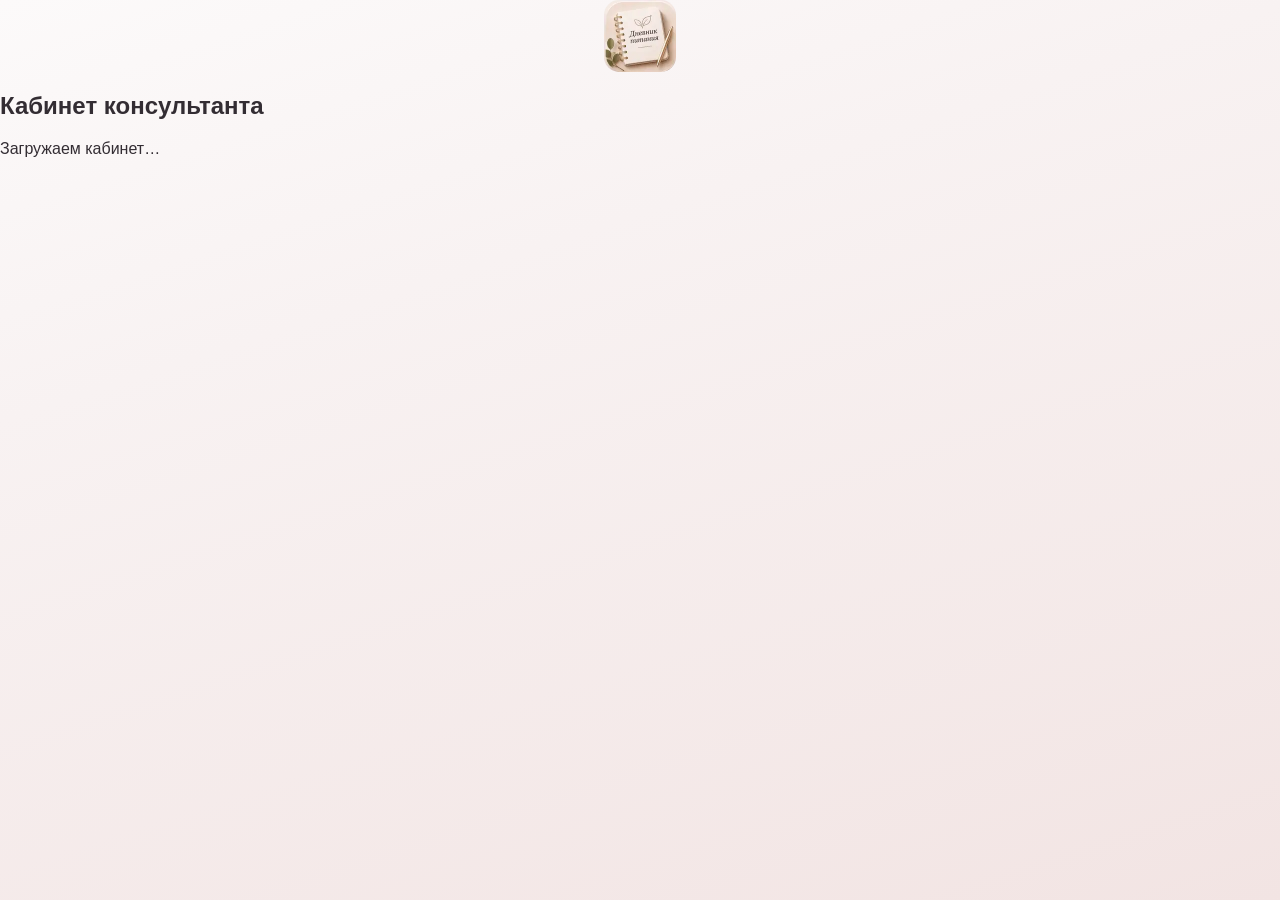
==== consultant/index.html @ 39d75d41 "Deploy show-password controls and client unlink action" ====
<!doctype html>
<html lang="ru">
<head>
 <meta charset="UTF-8"/>
 <meta name="viewport" content="width=device-width, initial-scale=1, viewport-fit=cover"/>
 <meta name="theme-color" content="#F2E4E3"/>
 <meta name="description" content="Кабинет консультанта: дневники клиентов и обратная связь по питанию."/>
 <meta name="apple-mobile-web-app-title" content="Консультант"/>
 <meta name="apple-mobile-web-app-capable" content="yes"/>
 <title>Кабинет консультанта · Дневник питания</title>
 <link rel="manifest" href="./manifest.webmanifest"/>
 <link rel="icon" href="../diary-icon.webp" type="image/webp"/>
 <link rel="apple-touch-icon" href="../diary-icon.webp"/>
 <link rel="stylesheet" href="../simple-diary.css?v=20261114-clientremove6"/>
 <style>
  body[data-app="coach"] .switch{display:none}
  body[data-app="coach"] .coach-panel{margin-top:12px}
 .signed-in-email{font-size:15px!important;font-weight:740;color:#153e57!important;overflow-wrap:anywhere;margin:10px 0 16px!important;padding:12px 13px;background:#F3F7F8;border:1px solid #DCE7EB;border-radius:7px}.client-link{margin-top:19px!important;text-align:center}</style>
</head>
<body data-app="coach">
  <div id="app"><div class="loading-screen"><img src="../diary-icon.webp" alt="Дневник питания" class="app-logo" width="72" height="72"><h2>Кабинет консультанта</h2><p>Загружаем кабинет…</p></div></div>
  <div id="toast" class="toast" aria-live="polite" role="status"></div>
  <script type="module" src="../simple-diary.js?v=20261114-clientremove6"></script>
</body>
</html>
---- simple-diary.css ----
:root{
  --ink:#3F2A3B;
  --navy:#0B4461;
  --powder:#F2E4E3;
  --blue:#C3D7DF;
  --coral:#FE8572;
  --mauve:#C292A0;
  --muted:#8A7D89;
  --line:#EBDEE2;
  --paper:#FFFFFF;
  font-family:-apple-system,BlinkMacSystemFont,"Segoe UI",Arial,sans-serif;
  color:var(--ink);
  font-synthesis:none;
  -webkit-font-smoothing:antialiased;
}
*{box-sizing:border-box}
html{color-scheme:light;-webkit-text-size-adjust:100%}
body{margin:0;min-height:100vh;background:var(--powder);color:var(--ink)}
button,input,select,textarea{font:inherit}
button{cursor:pointer}
button:disabled{opacity:.5;cursor:default}
button:focus-visible,input:focus-visible,select:focus-visible,textarea:focus-visible{outline:3px solid #729CAA;outline-offset:2px}
.container{max-width:706px;margin:auto;padding:0 15px calc(112px + env(safe-area-inset-bottom))}
.top{display:flex;justify-content:space-between;align-items:center;gap:12px;padding:21px 1px 16px}
.brand{display:flex;align-items:center;gap:10px;min-width:0}
.brand strong,.brand small{display:block}
.brand strong{font-weight:780;letter-spacing:-.35px;font-size:17px}
.brand small{margin-top:3px;font-size:11px;color:var(--muted)}
.logo-mini,.logo{background:var(--navy);color:#fff;display:grid;place-items:center;border-radius:13px;flex:none}
.logo-mini{height:42px;width:42px;font-size:25px}
.quiet{border:0;background:none;color:var(--navy);font-size:12px;font-weight:750;padding:9px 5px}
.switch{display:flex;align-items:center;gap:4px;background:#E9D7DB;border-radius:14px;padding:5px;margin-bottom:21px}
.switch button{flex:1;background:transparent;border:0;color:#725D6C;font-size:13px;font-weight:730;padding:12px 8px;border-radius:10px}
.switch button.selected{background:#fff;color:var(--navy);box-shadow:0 3px 9px #4B2B3B12}
.page-heading{display:flex;justify-content:space-between;align-items:start;gap:10px;margin-bottom:16px}
.page-heading h1,.intro h1{margin:3px 0 5px;font-size:clamp(22px,5vw,28px);line-height:1.16;letter-spacing:-.7px}
.page-heading p,.intro p{margin:0;font-size:13px;line-height:1.45;color:var(--muted)}
.eyebrow{font-size:10px;color:var(--mauve);letter-spacing:1.3px;font-weight:840}
.state{flex:none;display:block;text-align:center;border-radius:999px;font-size:10px;font-weight:750;padding:8px 9px;line-height:1.2}
.state.empty{background:#EAE7E8;color:#857781}
.state.waiting{background:#FFE5D9;color:#AD533F}
.state.done{background:#DCF3E5;color:#286F47}
.date-bar{display:flex;justify-content:center;align-items:center;gap:10px;margin-bottom:16px}
.date-bar>button{width:43px;height:42px;border-radius:13px;background:#FFF;border:1px solid #E9D7DE;color:var(--navy);font-size:26px}
.date-bar label{display:flex;flex-direction:column;gap:2px;align-items:center}
.date-bar label span{font-size:10px;color:var(--muted)}
.date-bar input{width:166px;max-width:100%;border:1px solid #EBDCE1;background:#fff;color:var(--navy);font-size:13px;font-weight:700;padding:9px 10px;border-radius:11px}
.indicators{display:grid;grid-template-columns:repeat(2,minmax(0,1fr));gap:11px;margin-bottom:14px}
.indicator{background:#FFF;border:1px solid var(--line);border-radius:18px;padding:14px 12px;min-width:0;box-shadow:0 4px 13px #3F2A3B0A}
.indicator-title{display:flex;justify-content:space-between;gap:3px;font-size:12px;font-weight:780}
.indicator-title span{color:var(--navy)}
.graphic{display:flex;align-items:center;justify-content:center;gap:4px;min-height:126px}
.graphic svg{display:block;width:min(48%,110px);height:116px;flex:none}
.graphic>div{min-width:0;max-width:54%;display:flex;flex-direction:column;gap:4px}
.graphic b{font-size:clamp(13px,3.3vw,18px);white-space:nowrap;color:var(--navy)}
.graphic small{font-size:10px;color:#827481;line-height:1.28}
.water-buttons{display:flex;gap:4px;margin-bottom:7px}
.water-buttons button{flex:1;border:0;border-radius:9px;background:var(--blue);color:var(--navy);font-size:11px;font-weight:800;padding:10px 2px}
.water-form{display:flex;gap:5px;min-width:0}
.water-form input{width:58%;min-width:0;border:1px solid #E5DCE0;background:#FAFBFC;border-radius:9px;font-size:12px;color:var(--navy);padding:9px 6px}
.secondary{border:1px solid #C9D8DF;border-radius:9px;background:#E7F1F5;color:var(--navy);font-weight:750;font-size:11px;padding:10px 8px}
.water-form .secondary{flex:1;min-width:0;padding:8px 2px}
.explain{font-size:10px;color:#9B8B95;margin:9px 0 0;line-height:1.3}
.hint{padding:12px;background:#E1EBF0;border:1px solid #D3E1E9;color:#476576;font-size:12px;border-radius:12px;margin-bottom:17px;line-height:1.45}
.hint button{border:0;background:none;font-size:12px;color:var(--navy);font-weight:780;text-decoration:underline;padding:0 1px}
.meal-section{margin:22px 0}
.section-title{display:flex;justify-content:space-between;align-items:center;gap:10px;margin-bottom:13px}
.section-title h2{margin:0;font-size:19px;letter-spacing:-.45px}
.section-title p{margin:4px 0 0;font-size:11px;color:#9A8793}
.section-title>span{font-weight:750;color:var(--navy);font-size:12px}
.primary{background:var(--navy);border:1px solid var(--navy);color:#fff;border-radius:11px;padding:12px 15px;font-size:13px;font-weight:800;box-shadow:none}
.primary:hover{background:#08354B}
.primary.compact{font-size:11px;padding:10px 11px;white-space:nowrap}
.full{width:100%;display:block}
.meal-slot{border-radius:16px;background:#FFF;border:1px solid var(--line);margin:9px 0;padding:12px 13px;box-shadow:0 2px 8px #492E3A06}
.slot-header{display:flex;gap:9px;align-items:center}
.slot-number{font-size:11px;font-weight:850;color:var(--mauve)}
.slot-emoji{width:32px;height:32px;border-radius:10px;background:var(--powder);display:grid;place-items:center;font-size:18px}
.slot-header strong{flex:1;font-size:14px;min-width:0}
.count{font-size:11px;color:var(--muted)}
.plus{background:var(--blue);color:var(--navy);border:0;border-radius:10px;width:34px;height:34px;font-size:24px;line-height:1;flex:none}
.slot-empty{color:#A08F9A;font-size:11px;margin:8px 0 2px 59px}
.food-row{display:flex;align-items:center;gap:9px;border-top:1px solid #F1E9ED;margin-top:10px;padding-top:10px}
.food-row img,.photo-none{width:67px;height:67px;border-radius:11px;background:#E5EAF0;object-fit:cover;flex:none}
.photo-none{display:grid;place-items:center;font-size:10px;color:#857885;text-align:center;padding:3px}
.food-body{flex:1;min-width:0;display:flex;flex-direction:column;gap:4px}
.food-body small{font-size:10px;color:var(--muted)}
.food-body strong{font-size:13px;line-height:1.3;overflow-wrap:anywhere}
.food-body span{font-size:11px;color:#6A8B9C}
.delete-meal,.close{width:30px;height:30px;border:0;background:#F8EFF1;color:#AB7986;border-radius:9px;font-size:21px;flex:none}
.review-label{display:flex;flex-direction:column;gap:5px;padding:10px 12px;border-radius:11px;margin:9px 0 0;font-size:11px}
.review-label.good{background:#E0F5E7;color:#247449}
.review-label.improve{background:#FFE8D9;color:#A65728}
.review-label.attention{background:#FCE1E3;color:#A52939}
.review-label p{margin:0;font-size:12px;line-height:1.5}
.add-photo{margin:17px 0 0}
.new-entry{scroll-margin-top:15px;background:#FFF;border:2px solid var(--blue);border-radius:18px;padding:18px;margin-top:14px}
.new-entry .section-title{margin:0 0 9px}
.new-entry form{margin:0}
.photo-preview img{width:100%;max-height:250px;object-fit:contain;display:block;border-radius:11px;margin:10px 0}
.field{display:block;margin:0 0 13px;min-width:0}
.field>span{display:block;font-size:12px;font-weight:740;color:#655462;margin-bottom:7px}
.field input,.field select,.field textarea{background:#FCFAFB;border:1px solid #E4D7DE;color:var(--ink);width:100%;min-width:0;border-radius:11px;padding:12px;font-size:14px;outline-color:#729CAA}
.field textarea{resize:vertical}
.field input[type=file]{font-size:12px;padding:9px}
.field input::placeholder,.field textarea::placeholder{color:#AB9DA6}
.two{display:grid;grid-template-columns:repeat(2,minmax(0,1fr));gap:12px}
.card{background:#fff;border:1px solid var(--line);border-radius:18px;padding:18px;margin:14px 0;box-shadow:0 3px 13px #43293708}
.card h2{font-size:18px;margin:0 0 13px}
.card h3{font-size:15px}
.card p{line-height:1.5}
.note{font-size:12px;color:#776872;margin-bottom:0}
.summary-list>div{display:flex;justify-content:space-between;border-bottom:1px solid #EEE5E9;padding:10px 0;font-size:13px}
.summary-list span{color:#766875}
.summary-list b{color:var(--navy)}
.rating-row{display:flex;gap:6px;flex-wrap:wrap;margin:12px 0}
.rating-row label{display:inline-flex;align-items:center;gap:5px;border-radius:10px;padding:8px 9px;font-size:11px;font-weight:800;cursor:pointer}
.rating-row label.good{background:#DEF3E7;color:#287749}
.rating-row label.improve{background:#FFEAD9;color:#A45C2C}
.rating-row label.attention{background:#FFE1E4;color:#B33443}
.rating-row input{accent-color:var(--navy)}
.mealReviewForm{padding:12px 10px;background:#FAF7F8;border-radius:10px;margin-top:10px}
.mealReviewForm>input{display:block;width:100%;background:#fff;border:1px solid var(--line);padding:10px;border-radius:9px;font-size:12px;margin-bottom:9px}
.mealReviewForm .rating-row{margin:0 0 9px}
.mealReviewForm .secondary{padding:9px 10px}
.coach-panel{background:#FFF;border:1px solid var(--line);border-radius:17px;padding:15px;margin-bottom:18px}
.coach-panel .section-title{margin-bottom:8px}
.coach-panel .section-title h2{font-size:16px}
.clients-scroll{display:flex;gap:7px;overflow-x:auto;padding:5px 0 12px}
.clients-scroll button{border:0;padding:10px 11px;border-radius:10px;background:var(--powder);color:#695767;white-space:nowrap;font-size:12px;font-weight:720}
.clients-scroll button.chosen{background:var(--navy);color:#fff}
.coach-panel details{font-size:12px;color:var(--muted)}
.coach-panel summary{color:var(--navy);font-weight:740;cursor:pointer;padding:3px}
.copy-code{font-family:ui-monospace,SFMono-Regular,monospace;font-size:11px;padding:11px;margin:8px 0;overflow-wrap:anywhere;background:#F1F5F7;border:1px dashed #B5CCD9;border-radius:9px;color:#385D71}
.subtle{font-size:12px;color:var(--muted);line-height:1.55}
.intro{margin:4px 0 18px}
.weight-stats{display:grid;grid-template-columns:repeat(3,minmax(0,1fr));gap:7px}
.weight-stats>div{border-radius:12px;background:var(--blue);padding:13px 9px;min-width:0}
.weight-stats small{font-size:10px;color:#647A87;display:block}
.weight-stats b{font-size:clamp(12px,3.7vw,18px);color:var(--navy);display:block;margin-top:6px}
.target-progress{margin-top:19px}
.target-progress>div:first-child{display:flex;justify-content:space-between;font-size:12px}
.target-progress small{font-size:11px;color:var(--muted)}
.progress{height:12px;overflow:hidden;border-radius:10px;background:#D5E5ED;margin:10px 0}
.progress span{height:100%;display:block;border-radius:10px;background:var(--navy)}
.weight-chart{margin:22px 0}
.weight-chart svg{max-height:200px}
.chart-dates{display:flex;justify-content:space-between;font-size:10px;color:var(--muted)}
.connected{display:flex;justify-content:space-between;align-items:center;font-size:13px;border-top:1px solid var(--line);padding:10px 0}
.connected button{border:0;background:none;color:var(--navy);font-weight:700;font-size:11px}
.bottom-nav{position:fixed;z-index:30;left:0;bottom:0;width:100%;display:grid;grid-template-columns:repeat(3,1fr);gap:8px;padding:8px max(13px,calc((100vw - 700px)/2)) calc(8px + env(safe-area-inset-bottom));background:#FFFEFFF7;box-shadow:0 -4px 18px #3F2A3B18;border-top:1px solid #F0E4E9}
.bottom-nav button{border:0;border-radius:12px;padding:7px 6px 6px;background:none;color:#9A8493;display:flex;flex-direction:column;align-items:center;gap:3px;font-size:11px;font-weight:780}
.bottom-nav button span{font-size:23px;line-height:1.1}
.bottom-nav button.selected{background:#E4EFF4;color:var(--navy)}
.toast{position:fixed;z-index:90;left:50%;bottom:105px;transform:translate(-50%,30px);opacity:0;pointer-events:none;border-radius:12px;background:var(--navy);color:#FFF;padding:13px 16px;font-size:12px;max-width:min(94vw,420px);width:max-content;transition:.2s;box-shadow:0 7px 20px #1A314866}
.toast.show{opacity:1;transform:translate(-50%,0)}
.auth-screen{min-height:100dvh;display:grid;place-items:center;padding:20px;background:radial-gradient(circle at 0 0,#EED1D4,transparent 48%),var(--powder)}
.auth-card{max-width:435px;width:100%;background:#FFF;border:1px solid var(--line);border-radius:22px;padding:28px 24px;box-shadow:0 15px 45px #4D314021}
.auth-card .logo{height:55px;width:55px;font-size:34px}
.auth-card h1{font-size:27px;letter-spacing:-.8px;margin:15px 0 8px}
.auth-card h2{font-size:18px;margin:23px 0 12px}
.auth-card p{font-size:13px;color:var(--muted);line-height:1.55;margin:0 0 13px}
.auth-links{display:flex;gap:10px;justify-content:space-between;margin-top:15px}
.auth-links button{border:0;background:none;color:var(--navy);font-weight:740;font-size:12px;padding:6px 0}
@media(max-width:450px){
  .container{padding-left:12px;padding-right:12px}
  .indicators{gap:8px}
  .indicator{padding:12px 9px}
  .graphic svg{width:min(45%,92px);height:103px}
  .graphic{min-height:114px}
  .graphic b{font-size:13px}
  .graphic small{font-size:9.5px}
  .water-buttons button{font-size:10px}
  .water-form .secondary{font-size:10px}
  .section-title .compact{font-size:10px}
  .two{gap:9px}
}
@media(max-width:355px){
  .graphic{flex-direction:column;gap:0}
  .graphic svg{width:77px;height:78px}
  .graphic>div{max-width:100%;text-align:center}
  .slot-number{display:none}
  .slot-empty{margin-left:40px}
}
@media(prefers-reduced-motion:reduce){.toast{transition:none}}

/* Premium editorial redesign: no pictograms or cartoon-like tiles */
:root {
  --ink:#332d33;
  --navy:#153e57;
  --powder:#F2E4E3;
  --blue:#C3D7DF;
  --muted:#807780;
  --line:#e8dfe2;
  --paper:#fffefe;
}
html{scroll-behavior:smooth}
body{
  background:#F2E4E3;
  background-image:linear-gradient(162deg,#fcfafa 0%,#f8f2f2 32%,#F2E4E3 100%);
  background-attachment:fixed;
  color:var(--ink);
}
.container{max-width:670px;padding:0 23px calc(110px + env(safe-area-inset-bottom))}
.top{padding:27px 0 24px;border-bottom:1px solid #E4D9DD;margin-bottom:13px}
.brand{gap:13px}
.brand strong{
  font-family:Georgia,"Times New Roman",serif;
  font-size:22px;
  font-weight:500;
  line-height:1.12;
  letter-spacing:-.7px;
  color:#36313a;
}
.brand small{margin-top:7px;font-size:9px;letter-spacing:2px;font-weight:680;color:#8E8089}
.logo-mini,.auth-card .logo{
  background:transparent;color:var(--navy);border:1px solid #9BB3C0;
  border-radius:4px;font-family:Georgia,"Times New Roman",serif;
  font-size:25px;font-weight:400;box-shadow:none;
}
.logo-mini{width:37px;height:42px}
.quiet{font-size:11px;color:#756b76;font-weight:600;letter-spacing:.1px}
.switch{
  display:flex;align-items:stretch;justify-content:flex-start;
  background:transparent;border:0;border-radius:0;box-shadow:none;
  padding:0;margin:0 0 30px;gap:31px;
}
.switch button{
  background:none;border:0;border-bottom:2px solid transparent;
  border-radius:0;flex:0 1 auto;padding:13px 1px 12px;
  text-align:left;font-size:12px;font-weight:620;color:#948995;
  letter-spacing:.05px;
}
.switch button.selected{background:none;box-shadow:none;border-color:var(--navy);color:var(--navy)}
.page-heading{align-items:center;margin-bottom:21px;gap:15px}
.page-heading h1,.intro h1{
  font-family:Georgia,"Times New Roman",serif;
  font-weight:400;
  font-size:clamp(28px,6vw,38px);
  letter-spacing:-1.1px;
  line-height:1.15;margin:7px 0 8px;
}
.page-heading p,.intro p{font-size:12px;letter-spacing:.12px;color:#827a83}
.eyebrow{
  font-size:9px;letter-spacing:2.2px;font-weight:740;
  text-transform:uppercase;color:#a18695;
}
.state{
  color:#827780;background:transparent!important;
  border:1px solid #DCCFD3;letter-spacing:.15px;
  border-radius:100px;font-weight:620;font-size:10px;padding:9px 12px
}
.state.done{color:#337253;border-color:#B6D0C0}
.state.waiting{color:#A7654D;border-color:#DEC6BD}
.date-bar{
  display:grid;grid-template-columns:44px minmax(0,1fr) 44px;gap:0;
  align-items:stretch;margin:0 0 16px;
  background:#fffdfd;border:1px solid #E6DDE0;border-radius:10px;
  overflow:hidden;
}
.date-bar>button{
  width:44px;height:auto;min-height:58px;
  background:transparent;border:0;border-radius:0;
  color:#537487;font-weight:300;font-size:23px;
}
.date-bar>button:first-child{border-right:1px solid #F0E9EC}
.date-bar>button:last-child{border-left:1px solid #F0E9EC}
.date-bar label{width:100%;min-width:0;display:flex;justify-content:center;gap:1px;padding:7px 3px}
.date-bar label span{font-size:9px;letter-spacing:1px;text-transform:uppercase}
.date-bar input{
  text-align:center;width:100%;max-width:100%;min-width:0;
  border:0;background:transparent;outline-offset:-3px;
  font-size:14px;font-weight:690;color:var(--navy);
  padding:2px 6px;border-radius:0;
}
.indicators{
  display:grid;grid-template-columns:repeat(2,minmax(0,1fr));
  gap:0;border-radius:13px;overflow:hidden;
  background:#fffefe;border:1px solid #E9E0E2;
  box-shadow:0 10px 28px #402F3910;margin:0 0 24px;
}
.indicator{
  background:transparent;box-shadow:none;border:0;
  padding:20px 15px 17px;border-radius:0;min-width:0;
}
.indicator:first-child{border-right:1px solid #EEE6E8}
.indicator-title{font-size:11px;letter-spacing:1.15px;align-items:center;color:#54515A}
.indicator-title strong{
  display:inline-flex;align-items:center;gap:6px;
  text-transform:uppercase;font-weight:700;white-space:nowrap;
}
.ui-icon{display:inline-block;width:20px;height:20px;flex:none;vertical-align:middle}
.indicator-title .ui-icon{width:15px;height:15px;color:#729CAA}
.indicator-title span{font-size:11px;letter-spacing:0;color:#658697;font-weight:680}
.graphic{gap:5px;min-height:130px}
.graphic svg{max-height:112px;max-width:95px;width:min(46%,95px)}
.graphic b{
  font-family:Georgia,"Times New Roman",serif;font-weight:400;
  font-size:clamp(17px,3.5vw,24px);letter-spacing:-.7px;
  color:#343843;
}
.graphic small{color:#8C8490;font-size:10px;line-height:1.4}
.water-buttons{gap:5px;margin:3px 0 7px}
.water-buttons button{
  border:1px solid #DDE7EB;background:#F7FAFB;
  border-radius:6px;color:#50728A;
  font-size:11px;font-weight:680;padding:10px 2px;box-shadow:none;
}
.water-buttons button:active{background:#e8f2f6}
.water-form{gap:6px}
.water-form input,.water-form .secondary{
  border-radius:6px;background:transparent;border:1px solid #E8E0E2;
  min-height:35px;color:#51525B;
}
.water-form input{padding-left:9px;font-size:12px}
.water-form .secondary{font-size:10px;font-weight:740;border-color:#CCD9E0;color:var(--navy)}
.explain{color:#A1959C;line-height:1.4;margin:6px 0 0;font-size:10px}
.hint{
  background:#F8F9F9;border:1px solid #DAE2E5;border-radius:9px;
  font-size:12px;padding:14px 17px;color:#687B86;margin:0 0 25px;
}
.hint button{font-weight:690;font-size:12px;color:#284C62}
.meal-section{
  background:#FFFEFE;border:1px solid #E9E0E2;border-radius:14px;
  padding:24px 22px 13px;margin:28px 0 22px;
  box-shadow:0 10px 28px #402F390B;
}
.section-title{gap:12px;margin:0 0 14px}
.section-title h2,.card h2,.intro h1{
  font-family:Georgia,"Times New Roman",serif;font-weight:400;
  letter-spacing:-.5px;
}
.section-title h2{font-size:26px}
.section-title p{margin:5px 0 0;color:#938893;font-size:11px;letter-spacing:.1px}
.primary{
  background:var(--navy);border:1px solid var(--navy);
  border-radius:7px;font-weight:720;font-size:12px;
  letter-spacing:.1px;padding:12px 16px;
}
.primary:hover{background:#0e344b}
.primary.compact{
  display:inline-flex;gap:8px;align-items:center;
  font-weight:680;font-size:11px;white-space:nowrap;
  padding:11px 13px;line-height:1.2;
}
.primary.compact .ui-icon{width:16px;height:16px;stroke-width:1.6}
.meal-slot{
  border:0;border-top:1px solid #EBE6E8;
  box-shadow:none;border-radius:0;background:transparent;
  margin:0;padding:19px 0 20px;
}
.slot-header{gap:15px}
.slot-number{
  width:27px;flex:none;font-size:13px;font-weight:520;
  color:#A694A0;font-family:Georgia,"Times New Roman",serif;
}
.slot-header strong{font-size:14px;font-weight:640;letter-spacing:.05px;color:#3B3840}
.slot-empty{font-size:11px;color:#A397A1;margin:6px 0 0 42px}
.count{font-size:10px;color:#9B9099}
.plus{
  background:none;border:1px solid #B5C7D0;
  width:33px;height:33px;display:grid;place-items:center;
  border-radius:50%;color:var(--navy);font-size:18px;
}
.plus .ui-icon{height:16px;width:16px}
.plus:hover{background:#EFF6F8}
.food-row{border-top:1px solid #F1ECED;margin-top:14px;padding-top:14px}
.food-row img,.photo-none{width:65px;height:65px;border-radius:6px}
.food-body small{font-size:10px}
.food-body strong{font-weight:650}
.food-body span{color:#718797}
.delete-meal,.close{background:transparent;border:1px solid #E8DDE1;border-radius:6px}
.new-entry{
  margin:12px 0 8px;padding:22px;
  border:1px solid #DAE3E6;background:#FAFAFA;border-radius:10px;
}
.new-entry .section-title h2{font-size:22px}
.field>span{font-size:11px;letter-spacing:.2px;color:#716773;font-weight:680}
.field input,.field select,.field textarea{
  background:#fff;border:1px solid #E6DEE0;border-radius:7px;
  min-height:43px;padding:11px 12px;font-size:13px;color:var(--ink)
}
.field input:focus,.field textarea:focus{border-color:#8DABB9}
.card{
  background:#FFFEFE;border:1px solid #E9E0E2;box-shadow:0 6px 20px #412F380A;
  border-radius:14px;padding:24px 23px;margin:0 0 18px;
}
.card .section-title{margin-bottom:17px}
.card h2{font-size:25px}
.card h3{font-weight:540}
.card .primary.full{margin-top:10px}
.summary-list>div{border-color:#EEE7E9}
.summary-list span{color:#91828A}
.summary-list b{font-weight:660}
.review-label{border-radius:7px}
.rating-row label{border-radius:7px}
.coach-panel{
  background:#fffefe;border:1px solid #E9E0E2;border-radius:12px;
  box-shadow:0 6px 20px #42323A09;padding:22px;margin:0 0 18px;
}
.coach-panel .section-title h2{font-size:21px}
.coach-panel details{margin:14px 0 0;padding:14px 0 0;border-top:1px solid #F1EBED}
.coach-panel summary{font-size:12px;font-weight:640}
.clients-scroll button{border-radius:6px}
.clients-scroll button.chosen{background:var(--navy)}
.intro{margin:0 0 21px}
.weight-stats>div{background:#F2F5F6;border:1px solid #E5ECEF;border-radius:7px}
.weight-stats small{color:#7D8D95}
.weight-stats b{font-family:Georgia,serif;font-weight:400;font-size:19px}
.progress{border-radius:3px;height:7px;background:#e8eff1}
.progress span{border-radius:3px}
.bottom-nav{
  max-height:100px;
  grid-template-columns:repeat(3,1fr);
  border-top:1px solid #EBE6E8;box-shadow:0 -4px 22px #3f2a3b0b;
  padding:8px max(16px,calc((100vw - 670px)/2)) calc(7px + env(safe-area-inset-bottom));
  gap:4px;background:#fffdfdf5;
  -webkit-backdrop-filter:blur(16px);backdrop-filter:blur(16px);
}
.bottom-nav button{
  border-radius:0;background:none!important;
  color:#9A929A;font-size:10px;font-weight:650;
  padding:7px 6px 6px;gap:5px;letter-spacing:.1px;
}
.bottom-nav button.selected{color:var(--navy)}
.bottom-nav .ui-icon{width:21px;height:21px;stroke-width:1.55}
.bottom-nav button.selected .ui-icon{stroke-width:1.95}
.auth-screen{
  background:linear-gradient(145deg,#FAF7F7,#F2E4E3);
}
.auth-card{
  border:1px solid #E6DCE0;border-radius:12px;
  background:#FFFEFE;box-shadow:0 24px 65px #593E4917;
  padding:35px 32px;
}
.auth-card .logo{width:47px;height:52px;font-size:31px}
.auth-card h1{
  font-family:Georgia,"Times New Roman",serif;
  font-size:32px;font-weight:400;
}
.auth-card h2{font-family:Georgia,serif;font-size:23px;font-weight:400}
.auth-card p{color:#877E86}
.toast{background:#263F51;border-radius:7px}
@media(max-width:470px){
  .container{padding-left:17px;padding-right:17px}
  .brand strong{font-size:21px}
  .top{padding-top:24px}
  .switch{margin-bottom:26px}
  .indicator{padding:18px 11px 16px}
  .indicator-title{font-size:10px;letter-spacing:.65px}
  .graphic{min-height:126px;gap:3px}
  .graphic svg{width:min(47%,85px)}
  .graphic b{font-size:17px}
  .water-buttons button{font-size:10px}
  .meal-section{padding:21px 17px 8px;margin-top:24px}
  .section-title h2{font-size:24px}
  .primary.compact{padding:10px;font-size:10px}
  .card{padding:22px 19px}
  .card .two{grid-template-columns:1fr;gap:0}
  .new-entry .two{grid-template-columns:1fr;gap:0}
  .field input[type=time]{max-width:100%;min-width:0}
}
@media(max-width:365px){
  .container{padding-left:12px;padding-right:12px}
  .indicators{grid-template-columns:1fr}
  .indicator:first-child{border-right:0;border-bottom:1px solid #EEE6E8}
  .graphic{flex-direction:row;gap:12px}
  .graphic>div{max-width:50%;text-align:left}
  .graphic svg{width:91px;height:115px}
  .water-buttons{gap:8px}
  .slot-number{display:block}
  .slot-empty{margin-left:42px}
}

.recovery-fallback{
  margin:16px 0 5px;padding:15px 0 0;
  border-top:1px solid #e8dfe2;
}
.recovery-fallback summary{
  cursor:pointer;font-size:13px;font-weight:680;color:#153e57;
  line-height:1.45;
}
.recovery-fallback p{font-size:12px;color:#756b76;line-height:1.55;margin:10px 0}
.recovery-fallback form{margin-top:14px}
.recovery-fallback textarea{font-size:12px!important;line-height:1.45;resize:vertical;overflow-wrap:anywhere}
.recovery-fallback .secret-hint{font-size:11px;color:#927c85}

/* Illustrated nutrition diary identity */
.logo-mini,.auth-card .logo{
  border:0!important;background:transparent!important;
  width:44px!important;height:44px!important;
  border-radius:11px!important;overflow:hidden;
  padding:0;box-shadow:none!important;
}
.auth-card .logo{width:68px!important;height:68px!important;border-radius:16px!important}
.app-logo{display:block;width:100%;height:100%;object-fit:cover;border-radius:inherit}
.brand .logo-mini{flex:none}
.loading-screen .app-logo{width:72px;height:72px;border-radius:15px;margin:auto}

/* Consultant inbox: restrained editorial layout; no extra cards or emoji */
body[data-app="coach"] .container{max-width:720px}
.inbox-page{padding-top:11px}
.inbox-heading{display:flex;justify-content:space-between;align-items:center;gap:14px;margin:0 0 23px}
.inbox-heading h1{font-family:Georgia,"Times New Roman",serif;font-size:38px;line-height:1.15;font-weight:400;letter-spacing:-.9px;margin:7px 0 5px;color:#332d33}
.inbox-heading p{margin:0;font-size:12px;color:#857a83}
.inbox-refresh{width:42px;height:42px;flex:none;display:grid;place-items:center;background:#fff;border:1px solid #e3dade;border-radius:50%;color:#153e57}
.inbox-refresh .ui-icon{width:20px;height:20px}
.inbox-stats{display:grid;grid-template-columns:1fr 1fr;background:#fff;border:1px solid #e8dfe2;border-radius:12px;overflow:hidden;box-shadow:0 7px 18px #332d3309;margin-bottom:21px}
.inbox-stats>div{padding:20px 21px;display:flex;flex-direction:column;gap:6px}
.inbox-stats>div+div{border-left:1px solid #ebe3e6}
.inbox-stats strong{font-size:31px;font-family:Georgia,"Times New Roman",serif;color:#153e57;font-weight:400;line-height:1}
.inbox-stats span{font-size:11px;color:#837883}
.inbox-filters{display:flex;gap:6px;align-items:center;overflow-x:auto;border-bottom:1px solid #e3d9de;padding:0 0 9px;margin-bottom:3px}
.inbox-filters button{border:1px solid transparent;border-radius:7px;padding:10px 10px;background:none;color:#80727e;display:inline-flex;gap:7px;align-items:center;white-space:nowrap;font-size:12px;font-weight:650}
.inbox-filters button.selected{color:#153e57;background:#eef4f6;border-color:#d8e4e9}
.inbox-filters span{font-size:10px;color:#827a83}
.inbox-filters button.selected span{color:#153e57}
.inbox-items{background:#fffefe;border:1px solid #e8dfe2;border-radius:13px;box-shadow:0 8px 22px #47313b0b;overflow:hidden}
.inbox-entry{width:100%;border:0;border-bottom:1px solid #eee8eb;background:transparent;text-align:left;display:flex;gap:12px;align-items:center;padding:20px 17px;color:#332d33}
.inbox-entry:last-child{border-bottom:0}
.inbox-entry:hover,.inbox-entry:focus-visible{background:#f8f7f8}
.inbox-entry-mark{width:9px;height:9px;flex:none;border-radius:50%;background:#b8bdc2;margin:0 3px}
.inbox-entry-mark.unreviewed{background:#d28d78}
.inbox-entry-mark.reviewed{background:#8db8a5}
.inbox-entry-copy{min-width:0;flex:1;display:flex;flex-direction:column;gap:5px}
.inbox-entry-copy strong{font-size:14px;font-weight:740;line-height:1.3}
.inbox-entry-copy>span{font-size:12px;color:#807681;line-height:1.4}
.inbox-entry-copy small{font-size:10px;color:#9a8995}
.inbox-entry-status{font-size:10px;color:#8b6b70;white-space:nowrap;display:flex;align-items:center;gap:6px}
.inbox-entry-status.done{color:#4b856b}
.inbox-entry-status .ui-icon{width:14px;height:14px;color:#9aa7ac}
.inbox-empty{display:flex;flex-direction:column;align-items:center;text-align:center;gap:9px;padding:49px 22px;color:#8d8189}
.inbox-empty .ui-icon{width:32px;height:32px;color:#96b1bf;margin-bottom:4px;stroke-width:1.3}
.inbox-empty h2{font-family:Georgia,"Times New Roman",serif;font-size:20px;font-weight:400;margin:0;color:#463b43}
.inbox-empty p{font-size:12px;line-height:1.55;margin:0;max-width:300px}
.inbox-footer{padding:19px 6px 16px}
.inbox-footer>p{font-size:11px;line-height:1.55;color:#988a93;margin:0 0 15px}
.inbox-connection{padding:12px 0;border-top:1px solid #e4dbe0}
.inbox-connection summary{color:#153e57;font-size:12px;font-weight:680;cursor:pointer;padding:4px}
.inbox-connection p{font-size:12px;color:#887983}
.inbox-connection .secondary{margin-top:4px}
.bottom-nav.coach-nav{grid-template-columns:repeat(4,minmax(0,1fr));gap:2px}
.coach-nav button{position:relative;font-size:10px;min-width:0}
.coach-nav .nav-count{display:inline-flex;position:absolute;top:0;left:calc(50% + 5px);min-width:16px;height:16px;padding:0 4px;align-items:center;justify-content:center;border-radius:8px;background:#d28d78;color:#fff!important;font-family:inherit;font-size:10px!important;line-height:16px;box-shadow:0 1px 3px #332d3326}
@media(max-width:420px){
  .inbox-heading h1{font-size:34px}
  .inbox-entry{padding:16px 12px;gap:8px}
  .inbox-entry-copy strong{font-size:13px}
  .inbox-entry-copy>span{font-size:11px}
  .inbox-entry-status{font-size:9px;gap:2px}
  .inbox-filters button{font-size:11px;padding:9px 8px}
  .inbox-stats>div{padding:19px 16px}
  .inbox-entry-status .ui-icon{width:12px;height:12px}
}

/* Consultant navigation and simple client progress list */
.coach-list-page{padding:12px 0 10px}
.coach-list-page>h1{font-family:Georgia,"Times New Roman",serif;font-size:37px;font-weight:400;letter-spacing:-1px;margin:9px 0 10px;line-height:1.12;color:#332d33}
.coach-list-page>.subtle{font-size:12px;line-height:1.5;color:#897d85;margin:0 0 22px;max-width:540px}
.simple-list{background:#fffefe;border:1px solid #e8dfe2;border-radius:13px;overflow:hidden;box-shadow:0 6px 20px #43293709}
.simple-client-row,.progress-client-row{display:flex;align-items:center;gap:15px;width:100%;text-align:left;background:transparent;color:#332d33;border:0;border-bottom:1px solid #eee7ea;padding:17px 20px;min-height:77px}
.simple-client-row:last-child,.progress-client-row:last-child{border-bottom:0}
.simple-client-row:hover,.progress-client-row:hover{background:#f9f7f8}
.simple-client-row:focus-visible,.progress-client-row:focus-visible{outline-offset:-3px}
.client-monogram{background:#ecf2f4;color:#153e57;border-radius:50%;font-family:Georgia,serif;display:grid;place-items:center;flex:none;width:39px;height:39px;font-size:22px}
.client-copy,.progress-client-copy,.progress-client-numbers{display:flex;flex-direction:column;gap:6px;min-width:0}
.client-copy,.progress-client-copy{flex:1}
.client-copy strong,.progress-client-copy strong{font-size:14px;font-weight:670;line-height:1.35;overflow-wrap:anywhere}
.client-copy small,.progress-client-copy small{font-size:11px;color:#988b95;line-height:1.4}
.simple-client-row>.ui-icon,.progress-client-row>.ui-icon{width:17px;height:17px;color:#9aabb2;flex:none}
.progress-client-row{gap:11px}
.progress-client-numbers{text-align:right;align-items:flex-end;flex:none}
.progress-client-numbers b{font-size:13px;font-weight:710;color:#153e57;white-space:nowrap}
.progress-client-numbers small{font-size:11px;color:#8f8990;white-space:nowrap}
.progress-client-numbers small.weight-lower{color:#327758;font-weight:720}
.progress-client-numbers small.weight-higher{color:#aa644d;font-weight:720}
.simple-list-empty{padding:50px 22px;text-align:center}
.simple-list-empty h2{font-family:Georgia,serif;font-size:22px;font-weight:400;color:#3e3440;margin:0 0 12px}
.simple-list-empty p{font-size:12px;color:#8a7b87;line-height:1.6;max-width:290px;margin:0 auto}
.consultant-profile .card{margin:0 0 16px}
.consultant-profile input:disabled{background:#f6f6f7;color:#817c83;opacity:1}
.consultant-profile .primary .ui-icon{width:16px;height:16px;margin-right:6px}
.consultant-profile .copy-code{margin:17px 0}
.coach-back{display:inline-flex;align-items:center;gap:8px;padding:5px 0;margin:2px 0 20px;border:0;background:none;color:#153e57;font-weight:710;font-size:12px}
.coach-back .ui-icon{transform:rotate(180deg);width:15px;height:15px}
.coach-nav button{font-size:10px!important;letter-spacing:0;white-space:nowrap}
@media(max-width:420px){
 .coach-list-page>h1{font-size:34px}
 .simple-client-row,.progress-client-row{padding:15px 13px;gap:10px}
 .progress-client-numbers b{font-size:12px}
 .progress-client-copy strong,.client-copy strong{font-size:13px}
 .progress-client-copy small{font-size:10px}
 .coach-nav button{font-size:9px!important}
}

/* Subtle, tappable developer credit in both client and consultant apps */
.developer-credit {
  display:flex;
  align-items:center;
  justify-content:center;
  flex-wrap:wrap;
  gap:5px 9px;
  padding:18px 12px 22px;
  margin-top:20px;
  border-top:1px solid #e4dbe0;
  color:#91848f;
  font-size:11px;
  line-height:1.65;
  text-align:center;
  letter-spacing:.1px;
}
.developer-credit strong{font-weight:700;color:#6f6372}
.developer-credit a{color:#153e57;font-weight:710;text-decoration:none;border-bottom:1px solid #9fb9c6;padding:2px 0;overflow-wrap:anywhere}
.developer-credit a:focus-visible,.developer-credit a:hover{border-bottom-color:#153e57;text-decoration:underline}
.auth-screen + .developer-credit{margin:-75px auto 0;position:relative;z-index:1;max-width:430px;border:0;padding:12px 18px 18px;background:transparent}
@media(max-width:375px){.developer-credit{font-size:10px;gap:3px 7px}}

/* Refresh client names when a profile was recently edited */
.clients-header{display:flex;align-items:center;justify-content:space-between;gap:12px;margin:8px 0 10px}
.clients-header h1{font-family:Georgia,"Times New Roman",serif;font-size:37px;font-weight:400;letter-spacing:-1px;margin:0;line-height:1.12;color:#332d33}
.clients-header .inbox-refresh{height:40px;width:40px}
@media(max-width:420px){.clients-header h1{font-size:34px}}

/* Responsive, app-like touch navigation on iPhone and Android */
.bottom-nav button{
  touch-action:manipulation;
  -webkit-tap-highlight-color:transparent;
  min-height:61px;
  transition:color 100ms ease,background-color 100ms ease;
  user-select:none;
  -webkit-user-select:none;
}
.bottom-nav button:active{color:#153e57;background:#eef4f6!important}
.bottom-nav button.selected{color:#153e57}
@media (max-width:420px){.bottom-nav button{min-height:60px}}

/* Explicit diary delivery and private consultant requests */
.state.draft{color:#6c6570;background:#faf7f8!important;border-color:#e1d8de}
.send-diary-card{margin-top:17px;margin-bottom:18px}
.send-diary-card h2{font-family:Georgia,"Times New Roman",serif;font-size:25px;font-weight:400;margin:0 0 11px}
.send-diary-card .primary .ui-icon{width:16px;height:16px;vertical-align:middle;margin-right:5px}
.send-diary-card .subtle{margin:8px 0 15px}
.sent-success{display:flex;align-items:center;gap:9px;font-size:13px;font-weight:700;color:#31775f;line-height:1.45;margin:13px 0}
.sent-success .ui-icon{width:18px;height:18px;flex:none}
.auto-note{font-size:11px;line-height:1.6;color:#9c8d96;margin:13px 0 1px}
.request-banner{display:flex;align-items:center;gap:12px;padding:15px 16px;margin:0 0 18px;background:#edf4f7;border:1px solid #cfdee6;border-radius:10px;color:#27475d}
.request-banner>.ui-icon{width:22px;height:22px;flex:none}
.request-banner>div{min-width:0;flex:1}
.request-banner b{font-size:12px;line-height:1.45;display:block;font-weight:730}
.request-banner p{font-size:11px;line-height:1.45;margin:5px 0 0;color:#647c8b}
.request-banner button{white-space:nowrap;flex:none}
.client-detail{padding-top:13px}
.client-detail>h1{font-family:Georgia,"Times New Roman",serif;font-size:34px;font-weight:400;margin:9px 0 20px;letter-spacing:-.6px}
.client-contact{padding:25px 22px}
.client-facts{display:grid;grid-template-columns:1fr 1fr;gap:13px;padding-bottom:19px;border-bottom:1px solid #e9dfe4}
.client-facts>div{display:flex;flex-direction:column;gap:7px;min-width:0}
.client-facts small{font-size:11px;color:#988994}
.client-facts b{font-size:14px;font-weight:730;color:#153e57;line-height:1.3}
.request-diary-area{padding-top:20px}
.request-diary-area h2{font-family:Georgia,"Times New Roman",serif;font-size:23px;font-weight:400;letter-spacing:-.25px;margin:0 0 12px}
.request-diary-area .subtle{margin-bottom:16px}
.request-diary-area .primary .ui-icon{width:17px;height:17px;vertical-align:middle;margin-right:5px}
.request-diary-area .primary:disabled{background:#dbe4e8;border-color:#dbe4e8;color:#5e7886;opacity:1}
@media(max-width:435px){
 .request-banner{flex-wrap:wrap;gap:10px}
 .request-banner button{margin-left:30px}
 .client-detail>h1{font-size:31px}
 .client-contact{padding:20px 18px}
}

/* Opt-in Web Push configuration on the client and consultant profiles */
.push-settings{margin-top:18px;margin-bottom:19px}
.push-settings h2{font-family:Georgia,"Times New Roman",serif;font-size:24px;line-height:1.2;font-weight:400;margin:0 0 10px}
.push-settings .subtle{font-size:12px;line-height:1.55;color:#827782;margin:0 0 15px}
.push-settings .primary{display:inline-flex;align-items:center;justify-content:center;gap:9px}
.push-settings .primary .ui-icon{width:17px;height:17px}
.push-settings .push-hint{font-size:11px;line-height:1.6;color:#8c8089;margin:13px 0 0}
.push-settings .push-active{font-size:12px;color:#38765e;margin:13px 0 0;font-weight:640}

/* Inbox entry: show responsive loading state while the submitted diary opens */
.received-diary-loading{padding:24px 22px;min-height:110px;display:flex;align-items:center;color:#857c85}
.received-diary-loading p{font-size:13px;margin:0}

/* Registration and personal consultant invitation code */
.coach-invite-code{font-variant-numeric:tabular-nums;letter-spacing:2.5px;font-size:clamp(20px,5.2vw,29px);font-weight:760;color:#153e57;text-align:center;padding:19px 12px;background:#f2f7f9;border:1px solid #dce7eb;border-radius:9px;user-select:all;overflow-wrap:anywhere}
.auth-success-note{background:#f0f5f3;color:#2c6854!important;border:1px solid #cde0d6;border-radius:8px;padding:13px 14px;font-size:12px!important;line-height:1.55;margin:14px 0!important}
.auth-screen .secondary.full{margin-top:14px;width:100%;border-radius:7px;font-size:13px;min-height:44px}


/* Password visibility toggle: always accessible and not a form submit */
.password-field>.password-label{
  display:block;
  font-size:12px;
  font-weight:740;
  color:#655462;
  margin-bottom:7px;
}
.password-control{position:relative;display:flex;align-items:center;min-width:0}
.password-control>input{width:100%;padding-right:116px!important}
.password-visibility{
  position:absolute;right:4px;top:50%;transform:translateY(-50%);
  display:inline-flex;align-items:center;justify-content:center;gap:6px;
  min-width:94px;min-height:39px;padding:5px 8px;
  color:#21475d;background:transparent;border:0;border-radius:8px;
  font-size:12px;font-weight:700;
  -webkit-tap-highlight-color:transparent;
  touch-action:manipulation;
}
.password-visibility:hover,.password-visibility:focus-visible{background:#edf3f6}
.password-visibility .ui-icon{width:18px;height:18px;flex:none}
@media(max-width:350px){.password-visibility{min-width:79px;font-size:11px;gap:4px}.password-control>input{padding-right:96px!important}}

/* Only remove a link to a client, never delete that person's personal data */
.remove-linked-client{
  display:inline-flex;align-items:center;gap:8px;
  border:1px solid #e6d9de;background:#fff9fa;
  border-radius:9px;color:#8a5868;
  padding:12px 15px;min-height:44px;
  font-size:12px;font-weight:680;margin:8px 0 14px;
  touch-action:manipulation;
}
.remove-linked-client .ui-icon{width:16px;height:16px;flex:none}
.remove-linked-client:hover,.remove-linked-client:focus-visible{background:#f9edf0;border-color:#d5b6c1}
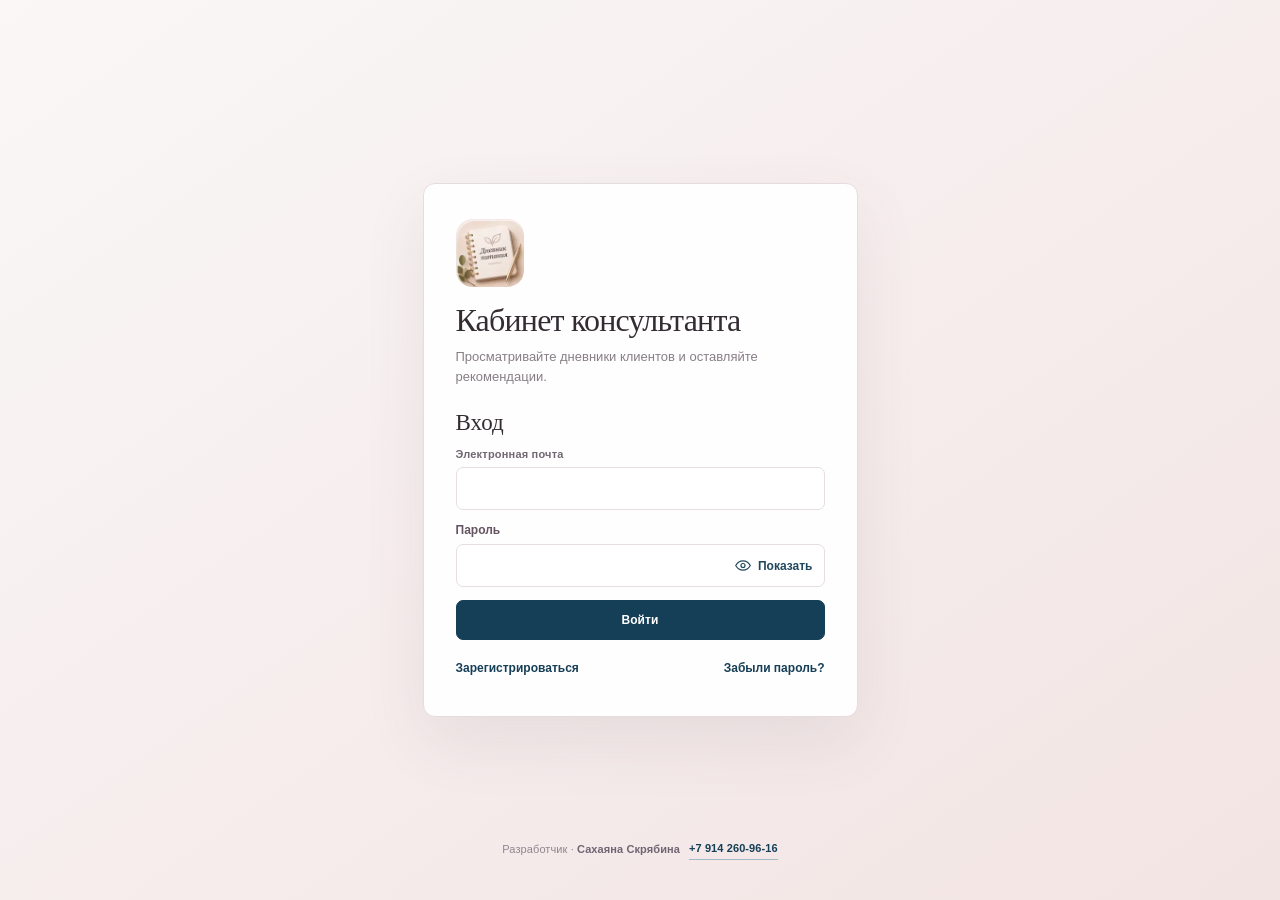
==== commit e4b54f92: "Serve Russian UTF-8 app with compatibility bundle for older iPhones" ====
--- a/consultant/index.html
+++ b/consultant/index.html
@@ -1,7 +1,9 @@
 <!doctype html>
-<html lang="ru">
+<html lang="ru" dir="ltr" translate="no">
 <head>
  <meta charset="UTF-8"/>
+ <meta http-equiv="Content-Language" content="ru"/>
+ <meta name="google" content="notranslate"/>
  <meta name="viewport" content="width=device-width, initial-scale=1, viewport-fit=cover"/>
  <meta name="theme-color" content="#F2E4E3"/>
  <meta name="description" content="Кабинет консультанта: дневники клиентов и обратная связь по питанию."/>
@@ -11,7 +13,7 @@
  <link rel="manifest" href="./manifest.webmanifest"/>
  <link rel="icon" href="../diary-icon.webp" type="image/webp"/>
  <link rel="apple-touch-icon" href="../diary-icon.webp"/>
- <link rel="stylesheet" href="../simple-diary.css?v=20261114-clientremove6"/>
+ <link rel="stylesheet" href="../simple-diary.css?v=20261115-safari1"/>
  <style>
   body[data-app="coach"] .switch{display:none}
   body[data-app="coach"] .coach-panel{margin-top:12px}
@@ -20,6 +22,6 @@
 <body data-app="coach">
   <div id="app"><div class="loading-screen"><img src="../diary-icon.webp" alt="Дневник питания" class="app-logo" width="72" height="72"><h2>Кабинет консультанта</h2><p>Загружаем кабинет…</p></div></div>
   <div id="toast" class="toast" aria-live="polite" role="status"></div>
-  <script type="module" src="../simple-diary.js?v=20261114-clientremove6"></script>
+  <script defer src="../simple-diary.compat.js?v=20261115-safari1"></script>
 </body>
 </html>
